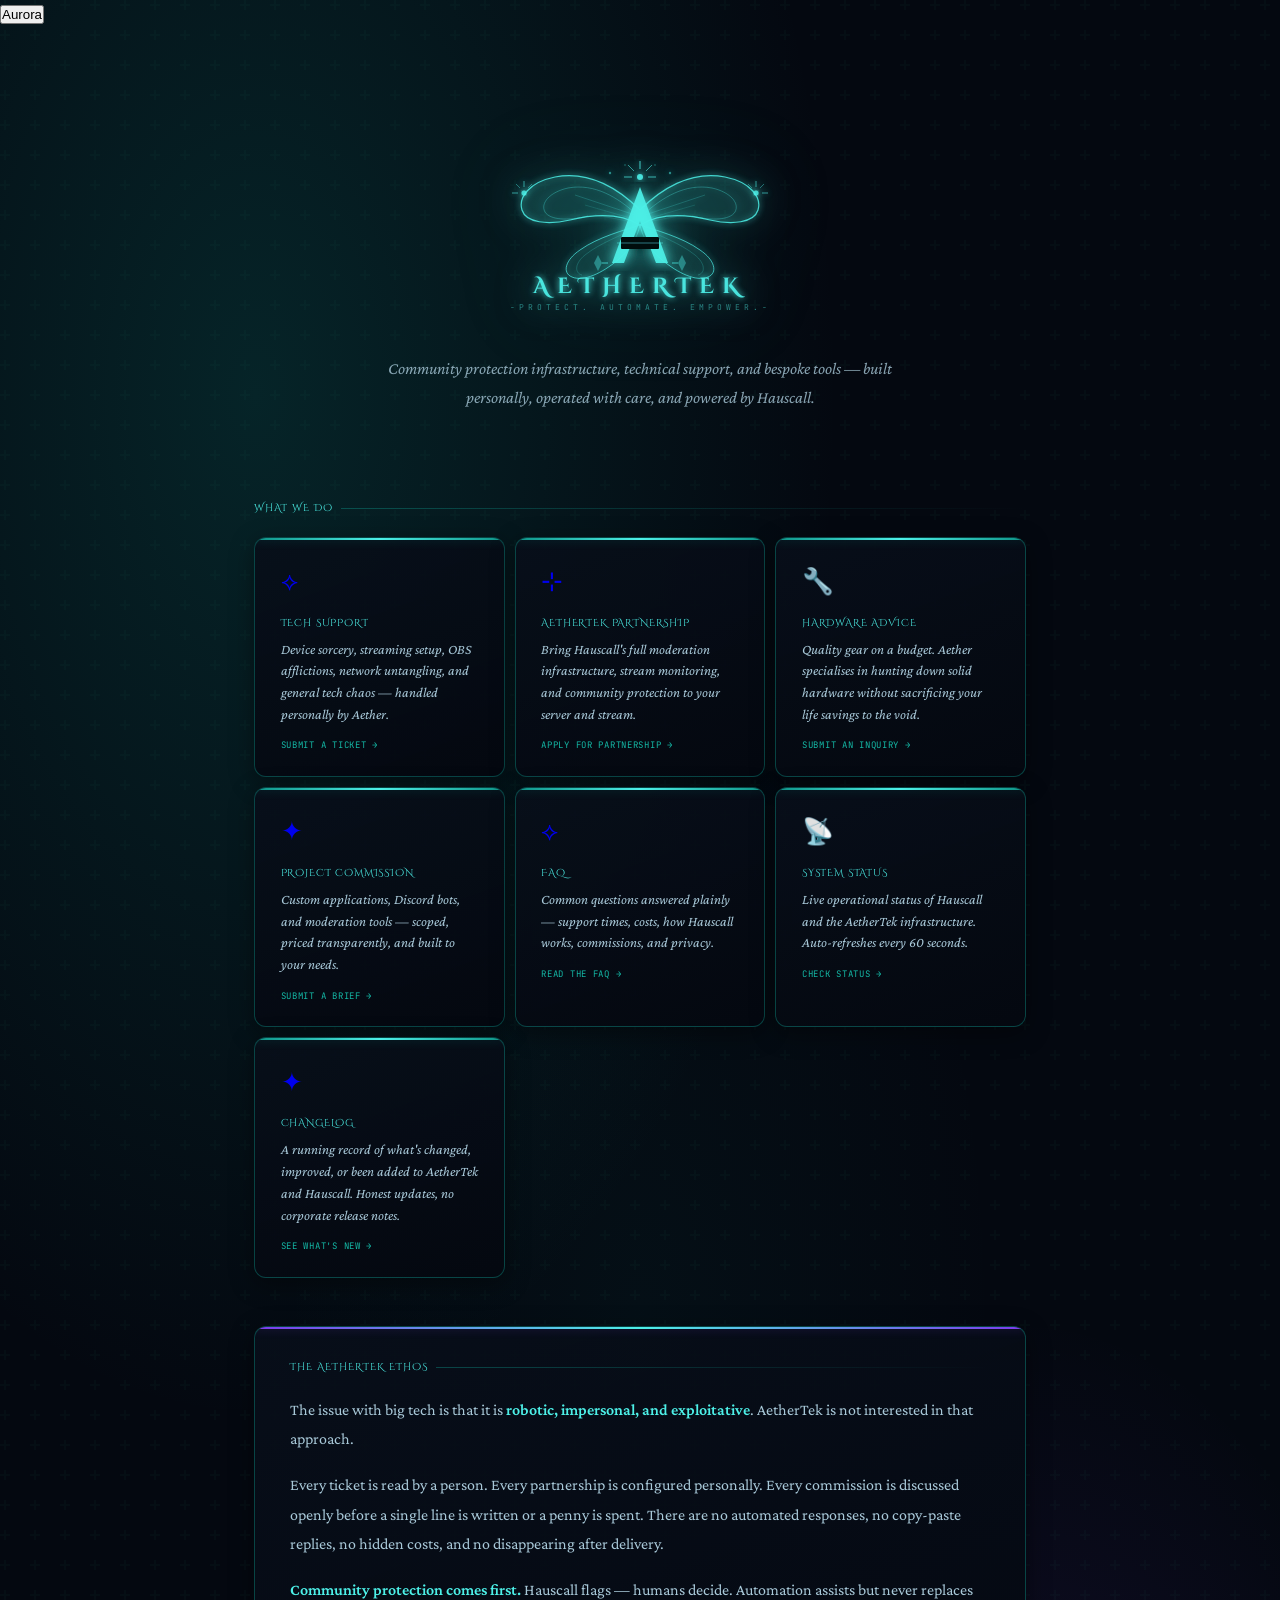
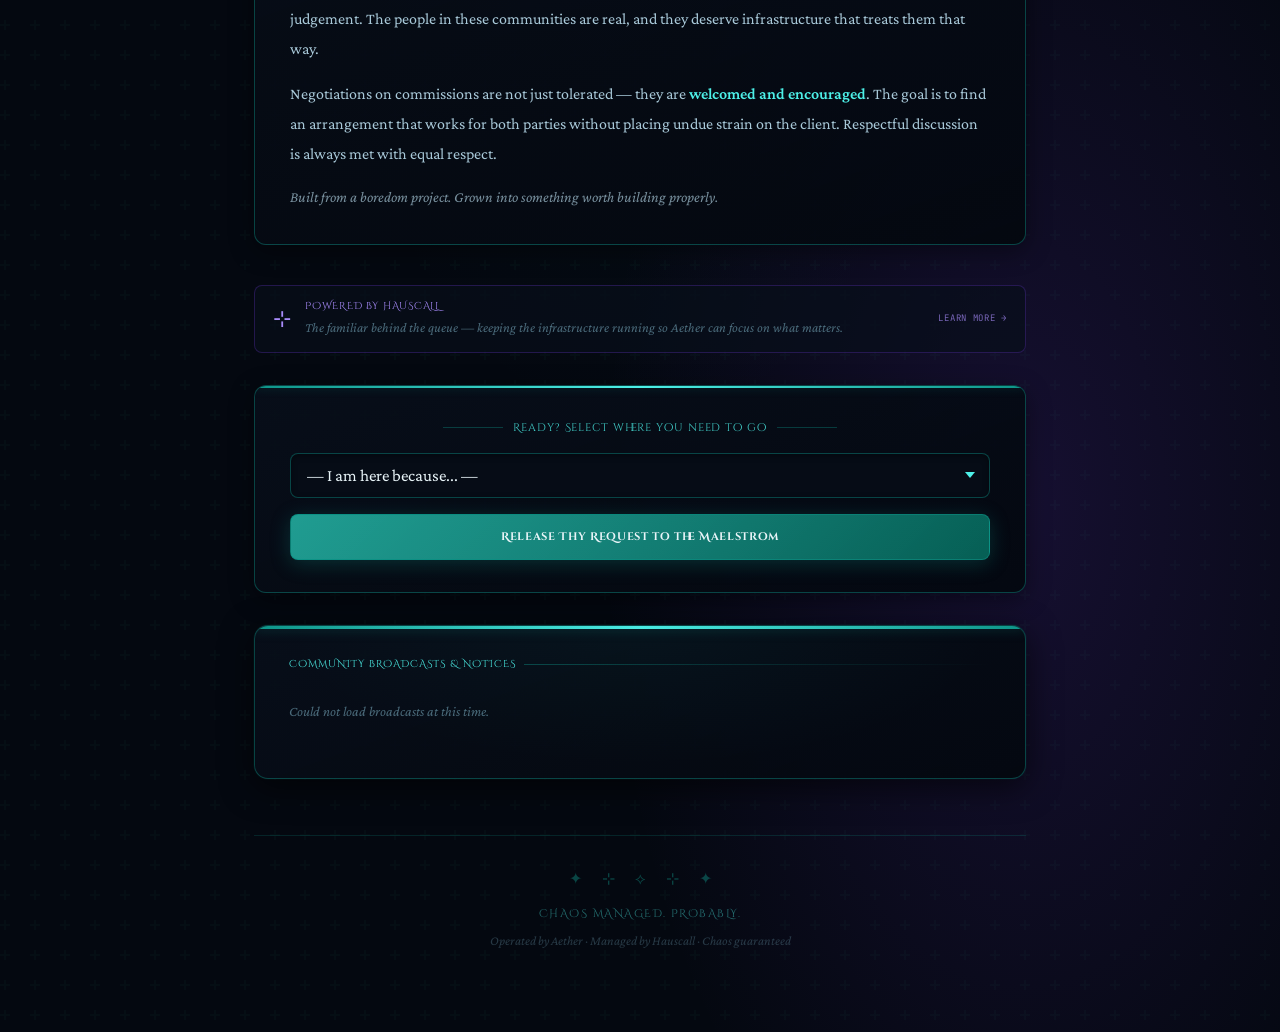
==== index.html @ 684d9cae "Add files via upload" ====
<!DOCTYPE html>
<html lang="en">
<head>
<meta charset="UTF-8">
<meta name="viewport" content="width=device-width, initial-scale=1.0">
<title>AetherhausStudios — AetherTek Support</title>
<style>
  @import url('https://fonts.googleapis.com/css2?family=Cinzel+Decorative:wght@400;700&family=Crimson+Pro:ital,wght@0,400;0,600;1,400&family=JetBrains+Mono:wght@400;500&display=swap');
  *,*::before,*::after{box-sizing:border-box;margin:0;padding:0;}
  :root{
    --bg:#040810;--surface:rgba(8,15,26,0.92);--surface-raised:rgba(13,24,37,0.9);
    --parchment:#e8f4f8;--parchment-dim:#a8c8d8;--parchment-muted:#4a6a7a;
    --teal:#0d9488;--teal-light:#4df0e8;--teal-mid:#14b8a6;
    --purple:#7c3aed;--purple-light:#a78bfa;
    --gold:#c4962a;--gold-light:#f0d48a;
    --ember:#ef4444;
    --border:rgba(13,148,136,0.2);--border-strong:rgba(13,148,136,0.42);
  }
  html{background:var(--bg);}
  body{
    background-color:var(--bg);
    background-image:
      radial-gradient(ellipse 70% 60% at 20% 15%,rgba(13,148,136,0.2) 0%,transparent 65%),
      radial-gradient(ellipse 55% 50% at 80% 80%,rgba(124,58,237,0.15) 0%,transparent 60%),
      radial-gradient(ellipse 40% 40% at 50% 50%,rgba(13,148,136,0.05) 0%,transparent 70%),
      url("data:image/svg+xml,%3Csvg width='60' height='60' viewBox='0 0 60 60' xmlns='http://www.w3.org/2000/svg'%3E%3Cg fill='none'%3E%3Cg fill='%230d9488' fill-opacity='0.04'%3E%3Cpath d='M36 34v-4h-2v4h-4v2h4v4h2v-4h4v-2h-4zm0-30V0h-2v4h-4v2h4v4h2V6h4V4h-4zM6 34v-4H4v4H0v2h4v4h2v-4h4v-2H6zM6 4V0H4v4H0v2h4v4h2V6h4V4H6z'/%3E%3C/g%3E%3C/g%3E%3C/svg%3E");
    color:var(--parchment);
    font-family:'Crimson Pro',Georgia,serif;
    font-size:17px;line-height:1.7;min-height:100vh;
  }
  .page{max-width:820px;margin:0 auto;padding:3rem 1.5rem 5rem;}

  /* ── HERO ── */
  .hero{text-align:center;padding:3rem 0 2.5rem;position:relative;}

  /* ── SVG LOGO ── */
  .logo-wrap{margin-bottom:1.8rem;display:flex;justify-content:center;}
  .logo-svg{filter:drop-shadow(0 0 18px rgba(77,240,232,0.5)) drop-shadow(0 0 40px rgba(13,148,136,0.3));}

  .hero-tagline{
    font-family:'Cinzel Decorative',serif;font-size:0.65rem;
    letter-spacing:0.18em;text-transform:uppercase;
    color:var(--parchment-dim);opacity:0.6;margin-top:0.3rem;
  }
  .hero-desc{
    font-family:'Crimson Pro',serif;font-style:italic;
    font-size:1.05rem;color:var(--parchment-dim);
    max-width:520px;margin:1.4rem auto 0;line-height:1.75;opacity:0.8;
  }

  /* ── SECTION LABEL ── */
  .section-label{
    font-family:'Cinzel Decorative',serif;font-size:0.62rem;font-weight:400;
    letter-spacing:0.1em;text-transform:uppercase;color:var(--teal-light);
    margin-bottom:1.2rem;display:flex;align-items:center;gap:8px;
  }
  .section-label::after{content:'';flex:1;height:1px;background:linear-gradient(90deg,var(--border-strong),transparent);}

  /* ── WHAT WE DO ── */
  .services{margin:3rem 0;}
  .service-grid{display:grid;grid-template-columns:1fr 1fr 1fr;gap:10px;}
  .service-card{
    background:linear-gradient(160deg,var(--surface) 0%,rgba(4,8,16,0.98) 100%);
    border:1px solid var(--border-strong);border-radius:12px;
    padding:1.4rem 1.6rem;position:relative;overflow:hidden;
    text-decoration:none;display:block;
    transition:all 0.22s;
    box-shadow:0 6px 24px rgba(0,0,0,0.4),inset 0 1px 0 rgba(255,255,255,0.03);
  }
  .service-card::before{
    content:'';position:absolute;top:0;left:0;right:0;height:2px;
    background:linear-gradient(90deg,var(--teal),var(--teal-light),var(--teal));
    box-shadow:0 0 10px rgba(13,148,136,0.4);
  }
  .service-card:hover{
    border-color:var(--teal-light);transform:translateY(-2px);
    box-shadow:0 10px 32px rgba(13,148,136,0.18),inset 0 1px 0 rgba(255,255,255,0.04);
  }
  .service-glyph{font-size:1.6rem;display:block;margin-bottom:0.7rem;}
  .service-name{
    font-family:'Cinzel Decorative',serif;font-size:0.65rem;
    letter-spacing:0.08em;text-transform:uppercase;
    color:var(--teal-light);margin-bottom:0.4rem;
  }
  .service-desc{
    font-family:'Crimson Pro',serif;font-style:italic;
    font-size:14px;color:var(--parchment-dim);line-height:1.55;
  }
  .service-link{
    font-family:'JetBrains Mono',monospace;font-size:9px;
    letter-spacing:0.08em;text-transform:uppercase;
    color:var(--teal-mid);margin-top:0.8rem;display:block;
    transition:color 0.2s;
  }
  .service-card:hover .service-link{color:var(--teal-light);}

  /* ── PHILOSOPHY ── */
  .philosophy{
    background:linear-gradient(160deg,var(--surface) 0%,rgba(4,8,16,0.98) 100%);
    border:1px solid var(--border-strong);border-radius:12px;
    padding:2rem 2.2rem;margin:2.5rem 0;position:relative;overflow:hidden;
    box-shadow:0 6px 24px rgba(0,0,0,0.4),inset 0 1px 0 rgba(255,255,255,0.03);
  }
  .philosophy::before{
    content:'';position:absolute;top:0;left:0;right:0;height:2px;
    background:linear-gradient(90deg,var(--purple),var(--teal-light),var(--purple));
    box-shadow:0 0 10px rgba(124,58,237,0.4);
  }
  .philosophy-body{
    font-family:'Crimson Pro',serif;font-size:16px;
    color:var(--parchment-dim);line-height:1.85;
  }
  .philosophy-body p{margin-bottom:1rem;}
  .philosophy-body p:last-child{margin-bottom:0;}
  .philosophy-body strong{
    color:var(--teal-light);font-style:normal;
    font-weight:600;
  }

  /* ── HAUSCALL MENTION ── */
  .hauscall-strip{
    display:flex;align-items:center;gap:14px;
    background:rgba(8,15,26,0.7);border:1px solid rgba(124,58,237,0.25);
    border-radius:8px;padding:12px 18px;margin:2rem 0;
    text-decoration:none;transition:border-color 0.2s;
  }
  .hauscall-strip:hover{border-color:rgba(124,58,237,0.5);}
  .hauscall-glyph{font-size:1.4rem;color:var(--purple-light);flex-shrink:0;}
  .hauscall-text{flex:1;}
  .hauscall-name{
    font-family:'Cinzel Decorative',serif;font-size:0.62rem;
    letter-spacing:0.08em;text-transform:uppercase;
    color:var(--purple-light);margin-bottom:2px;
  }
  .hauscall-sub{
    font-family:'Crimson Pro',serif;font-style:italic;
    font-size:13.5px;color:var(--parchment-muted);
  }
  .hauscall-cta{
    font-family:'JetBrains Mono',monospace;font-size:9px;
    letter-spacing:0.08em;text-transform:uppercase;
    color:var(--purple-light);flex-shrink:0;opacity:0.7;
  }

  /* ── SERVICE SELECTOR ── */
  .selector-wrap{
    background:linear-gradient(160deg,var(--surface) 0%,rgba(4,8,16,0.98) 100%);
    border:1px solid var(--border-strong);border-radius:12px;
    padding:2rem 2.2rem;position:relative;overflow:hidden;
    box-shadow:0 6px 24px rgba(0,0,0,0.4);
  }
  .selector-wrap::before{
    content:'';position:absolute;top:0;left:0;right:0;height:2px;
    background:linear-gradient(90deg,var(--teal),var(--teal-light),var(--teal));
    box-shadow:0 0 10px rgba(13,148,136,0.4);
  }
  .selector-prompt{
    font-family:'Cinzel Decorative',serif;font-size:0.7rem;
    letter-spacing:0.08em;color:var(--teal-light);
    margin-bottom:1rem;display:flex;align-items:center;gap:10px;justify-content:center;
    opacity:0.85;
  }
  .selector-prompt::before,.selector-prompt::after{content:'';flex:1;max-width:60px;height:1px;background:var(--border-strong);}
  select{
    font-family:'Crimson Pro',serif;font-size:17px;
    padding:12px 40px 12px 16px;
    border:1px solid var(--border-strong);border-radius:8px;
    background:#060c16;color:var(--parchment);
    width:100%;margin-bottom:1rem;
    appearance:none;cursor:pointer;outline:none;
    background-image:url("data:image/svg+xml,%3Csvg width='10' height='6' viewBox='0 0 10 6' xmlns='http://www.w3.org/2000/svg'%3E%3Cpath d='M0 0l5 6 5-6z' fill='%234df0e8'/%3E%3C/svg%3E");
    background-repeat:no-repeat;background-position:right 14px center;
    transition:border-color 0.2s,box-shadow 0.2s;
    box-shadow:inset 0 2px 6px rgba(0,0,0,0.4);
  }
  select:focus{border-color:var(--teal-mid);box-shadow:0 0 0 3px rgba(13,148,136,0.18),inset 0 2px 6px rgba(0,0,0,0.4);}
  select option{background:#060c16;color:var(--parchment);}
  .go-btn{
    font-family:'Cinzel Decorative',serif;font-size:0.7rem;font-weight:700;
    letter-spacing:0.06em;padding:0.9rem 2rem;width:100%;
    background:linear-gradient(135deg,#0d9488,#0a7a70,#065f55);
    color:#e8f4f8;border:1px solid rgba(13,148,136,0.55);
    border-radius:8px;cursor:pointer;
    transition:all 0.2s;position:relative;overflow:hidden;
    box-shadow:0 4px 20px rgba(13,148,136,0.28);
  }
  .go-btn::after{content:'';position:absolute;inset:0;background:linear-gradient(135deg,rgba(255,255,255,0.08),transparent);pointer-events:none;}
  .go-btn:hover{background:linear-gradient(135deg,#14b8a6,#0d9488,#0a7a70);transform:translateY(-2px);box-shadow:0 8px 28px rgba(13,148,136,0.42);}
  .go-btn:active{transform:translateY(0);}

  /* ── FOOTER ── */
  .footer{text-align:center;margin-top:3.5rem;padding-top:1.8rem;border-top:1px solid var(--border);}
  .footer-runes{display:flex;justify-content:center;gap:20px;font-size:16px;color:var(--teal-mid);opacity:0.35;margin-bottom:0.8rem;}
  .footer-slogan{font-family:'Cinzel Decorative',serif;font-size:0.68rem;letter-spacing:0.14em;text-transform:uppercase;color:var(--teal-light);opacity:0.45;margin-bottom:0.4rem;}
  .footer-note{font-family:'Crimson Pro',serif;font-style:italic;font-size:13px;color:var(--parchment-muted);opacity:0.5;}

  /* ── FORM PANEL ── */
  .form-section{
    background:linear-gradient(160deg,var(--surface) 0%,rgba(4,8,16,0.98) 100%);
    border:1px solid var(--border-strong);
    border-radius:14px;
    padding:1.9rem 2.1rem;
    margin-bottom:1.4rem;
    position:relative;overflow:hidden;
    box-shadow:0 8px 32px rgba(0,0,0,0.6),0 0 0 1px rgba(13,148,136,0.06),inset 0 1px 0 rgba(255,255,255,0.03);
  }
  .form-section::before{
    content:'';position:absolute;top:0;left:0;right:0;height:3px;
    background:linear-gradient(90deg,var(--teal),var(--teal-light),var(--teal));
    box-shadow:0 0 12px rgba(13,148,136,0.5);
  }
  .form-section::after{
    content:'';position:absolute;top:0;left:0;right:0;bottom:0;
    background:radial-gradient(ellipse at 50% 0%,rgba(13,148,136,0.06) 0%,transparent 65%);
    pointer-events:none;
  }

  /* ── NEWS FEED ── */
  .nf-item{
    border-radius:9px;padding:1rem 1.2rem;margin-bottom:10px;position:relative;
    border:1px solid rgba(13,148,136,0.35);background:rgba(13,148,136,0.08);
  }
  .nf-item.urgency-warning{border-color:rgba(196,150,42,0.45);background:rgba(196,150,42,0.09);}
  .nf-item.urgency-critical{border-color:rgba(196,74,42,0.45);background:rgba(196,74,42,0.09);}
  .nf-meta{display:flex;align-items:center;gap:8px;margin-bottom:8px;flex-wrap:wrap;}
  .nf-badge{
    font-family:'JetBrains Mono',monospace;font-size:9px;text-transform:uppercase;
    letter-spacing:0.08em;padding:2px 8px;background:rgba(0,0,0,0.25);border-radius:3px;
    color:var(--teal-light);
  }
  .nf-item.urgency-warning .nf-badge{color:var(--gold-light);}
  .nf-item.urgency-critical .nf-badge{color:#f0a898;}
  .nf-repost-tag{
    font-family:'JetBrains Mono',monospace;font-size:9px;text-transform:uppercase;
    letter-spacing:0.06em;padding:2px 6px;background:rgba(0,0,0,0.2);border-radius:3px;
    color:var(--parchment-muted);
  }
  .nf-date{font-family:'JetBrains Mono',monospace;font-size:9px;color:var(--parchment-muted);margin-left:auto;}
  .nf-body{font-family:'Crimson Pro',serif;font-size:15px;color:var(--parchment-dim);line-height:1.7;}
  .nf-body p{margin:0 0 4px;}
  .nf-body .nf-indent{padding-left:12px;color:var(--parchment-muted);}
  .nf-body strong{color:var(--parchment);}
  .nf-empty{font-family:'Crimson Pro',serif;font-style:italic;font-size:14px;color:var(--parchment-muted);padding:8px 0;}
  .nf-pager{display:flex;gap:8px;align-items:center;justify-content:center;margin-top:1rem;}
  .nf-pager-btn{
    font-family:'JetBrains Mono',monospace;font-size:10px;text-transform:uppercase;letter-spacing:0.06em;
    padding:4px 12px;border:1px solid var(--border-strong);border-radius:4px;
    background:transparent;color:var(--parchment-dim);cursor:pointer;transition:border-color 0.15s,color 0.15s;
  }
  .nf-pager-btn:hover:not(:disabled){border-color:var(--teal-light);color:var(--teal-light);}
  .nf-pager-btn:disabled{opacity:0.3;cursor:not-allowed;}
  .nf-pager-info{font-family:'JetBrains Mono',monospace;font-size:10px;color:var(--parchment-muted);}

  @media(max-width:720px){
    .service-grid{grid-template-columns:1fr 1fr;}
  }
  @media(max-width:480px){
    .service-grid{grid-template-columns:1fr;}
    .hauscall-strip{flex-wrap:wrap;}
    .form-section{padding:1.4rem 1.2rem;}
  }
</style>
<script>
  // Apply aurora to html element before render — no flash
  if (localStorage.getItem('aurora') !== 'off') {
    document.documentElement.classList.add('aurora-on');
  }
</script>
</head>
<body>
<div id="aurora-layer" aria-hidden="true"><div class="a1"></div><div class="a2"></div><div class="a3"></div></div>
<button class="aurora-toggle" onclick="toggleAurora()" id="aurora-toggle-btn">
  <span class="aurora-toggle-dot"></span>
  <span id="aurora-toggle-label">Aurora</span>
</button>
<div class="page">

  <!-- ── HERO ── -->
  <div class="hero">

    <!-- SVG LOGO -->
    <div class="logo-wrap">
      <svg class="logo-svg" width="320" height="200" viewBox="0 0 320 200" xmlns="http://www.w3.org/2000/svg">
        <defs>
          <filter id="glow">
            <feGaussianBlur stdDeviation="3" result="blur"/>
            <feMerge><feMergeNode in="blur"/><feMergeNode in="SourceGraphic"/></feMerge>
          </filter>
          <filter id="glow-strong">
            <feGaussianBlur stdDeviation="6" result="blur"/>
            <feMerge><feMergeNode in="blur"/><feMergeNode in="SourceGraphic"/></feMerge>
          </filter>
        </defs>

        <!-- LEFT WING -->
        <g fill="none" stroke="#4df0e8" filter="url(#glow)">
          <!-- Outer upper wing -->
          <path d="M160,85 C140,65 110,45 75,52 C50,57 38,72 42,85 C46,98 68,100 90,95 C115,89 140,88 160,100"
            stroke-width="1.2" stroke-opacity="0.85" fill="rgba(77,240,232,0.06)"/>
          <!-- Inner upper wing detail -->
          <path d="M155,88 C138,73 115,58 88,63 C70,67 60,78 65,87 C70,95 88,96 108,91"
            stroke-width="0.7" stroke-opacity="0.45"/>
          <!-- Wing veins -->
          <line x1="155" y1="90" x2="95" y2="70" stroke-width="0.6" stroke-opacity="0.35"/>
          <line x1="150" y1="93" x2="105" y2="80" stroke-width="0.5" stroke-opacity="0.3"/>
          <line x1="148" y1="96" x2="115" y2="90" stroke-width="0.5" stroke-opacity="0.25"/>
          <!-- Lower wing -->
          <path d="M160,100 C145,105 118,112 100,125 C85,135 82,148 92,152 C104,157 122,148 138,135 C152,123 158,110 160,100"
            stroke-width="1" stroke-opacity="0.7" fill="rgba(77,240,232,0.04)"/>
          <!-- Lower wing detail -->
          <path d="M155,104 C142,110 120,118 105,130 C95,138 94,148 102,150"
            stroke-width="0.6" stroke-opacity="0.35"/>
          <!-- Wing tip sparkle left upper -->
          <circle cx="44" cy="68" r="2.5" fill="#4df0e8" fill-opacity="0.8" stroke="none" filter="url(#glow)"/>
          <line x1="44" y1="62" x2="44" y2="56" stroke-width="1" stroke-opacity="0.6"/>
          <line x1="38" y1="68" x2="32" y2="68" stroke-width="1" stroke-opacity="0.6"/>
          <line x1="40" y1="63" x2="36" y2="59" stroke-width="0.8" stroke-opacity="0.5"/>
          <line x1="48" y1="63" x2="52" y2="59" stroke-width="0.8" stroke-opacity="0.5"/>
        </g>

        <!-- RIGHT WING (mirrored) -->
        <g fill="none" stroke="#4df0e8" filter="url(#glow)">
          <!-- Outer upper wing -->
          <path d="M160,85 C180,65 210,45 245,52 C270,57 282,72 278,85 C274,98 252,100 230,95 C205,89 180,88 160,100"
            stroke-width="1.2" stroke-opacity="0.85" fill="rgba(77,240,232,0.06)"/>
          <!-- Inner upper wing detail -->
          <path d="M165,88 C182,73 205,58 232,63 C250,67 260,78 255,87 C250,95 232,96 212,91"
            stroke-width="0.7" stroke-opacity="0.45"/>
          <!-- Wing veins -->
          <line x1="165" y1="90" x2="225" y2="70" stroke-width="0.6" stroke-opacity="0.35"/>
          <line x1="170" y1="93" x2="215" y2="80" stroke-width="0.5" stroke-opacity="0.3"/>
          <line x1="172" y1="96" x2="205" y2="90" stroke-width="0.5" stroke-opacity="0.25"/>
          <!-- Lower wing -->
          <path d="M160,100 C175,105 202,112 220,125 C235,135 238,148 228,152 C216,157 198,148 182,135 C168,123 162,110 160,100"
            stroke-width="1" stroke-opacity="0.7" fill="rgba(77,240,232,0.04)"/>
          <!-- Lower wing detail -->
          <path d="M165,104 C178,110 200,118 215,130 C225,138 226,148 218,150"
            stroke-width="0.6" stroke-opacity="0.35"/>
          <!-- Wing tip sparkle right upper -->
          <circle cx="276" cy="68" r="2.5" fill="#4df0e8" fill-opacity="0.8" stroke="none" filter="url(#glow)"/>
          <line x1="276" y1="62" x2="276" y2="56" stroke-width="1" stroke-opacity="0.6"/>
          <line x1="282" y1="68" x2="288" y2="68" stroke-width="1" stroke-opacity="0.6"/>
          <line x1="272" y1="63" x2="268" y2="59" stroke-width="0.8" stroke-opacity="0.5"/>
          <line x1="280" y1="63" x2="284" y2="59" stroke-width="0.8" stroke-opacity="0.5"/>
        </g>

        <!-- TOP SPARKLE -->
        <g stroke="#4df0e8" stroke-opacity="0.7" filter="url(#glow)">
          <circle cx="160" cy="52" r="3" fill="#4df0e8" fill-opacity="0.9" stroke="none"/>
          <line x1="160" y1="44" x2="160" y2="36" stroke-width="1.2"/>
          <line x1="152" y1="52" x2="144" y2="52" stroke-width="1"/>
          <line x1="168" y1="52" x2="176" y2="52" stroke-width="1"/>
          <line x1="154" y1="46" x2="148" y2="40" stroke-width="0.8"/>
          <line x1="166" y1="46" x2="172" y2="40" stroke-width="0.8"/>
          <!-- Small accent stars -->
          <circle cx="130" cy="48" r="1.2" fill="#4df0e8" fill-opacity="0.5" stroke="none"/>
          <circle cx="190" cy="48" r="1.2" fill="#4df0e8" fill-opacity="0.5" stroke="none"/>
          <circle cx="145" cy="40" r="0.8" fill="#4df0e8" fill-opacity="0.4" stroke="none"/>
          <circle cx="175" cy="40" r="0.8" fill="#4df0e8" fill-opacity="0.4" stroke="none"/>
        </g>

        <!-- A LETTERFORM -->
        <g filter="url(#glow-strong)">
          <!-- A body -->
          <path d="M160,62 L132,138 L144,138 L160,96 L176,138 L188,138 Z"
            fill="#4df0e8" fill-opacity="0.92"/>
          <!-- Crossbar cutout -->
          <rect x="141" y="112" width="38" height="12" fill="#040810" rx="1"/>
          <!-- Crossbar glow line -->
          <line x1="137" y1="118" x2="183" y2="118" stroke="#4df0e8" stroke-width="1" stroke-opacity="0.5"/>
          <!-- Side decorative lines on A -->
          <line x1="128" y1="138" x2="122" y2="138" stroke="#4df0e8" stroke-width="1.5" stroke-opacity="0.5"/>
          <line x1="192" y1="138" x2="198" y2="138" stroke="#4df0e8" stroke-width="1.5" stroke-opacity="0.5"/>
        </g>

        <!-- DIAMOND ACCENTS flanking A base -->
        <g fill="#4df0e8" fill-opacity="0.4">
          <polygon points="118,130 122,138 118,146 114,138"/>
          <polygon points="202,130 206,138 202,146 198,138"/>
        </g>

        <!-- WORDMARK -->
        <text x="160" y="168"
          text-anchor="middle"
          font-family="Cinzel Decorative, serif"
          font-size="22" font-weight="700"
          fill="#4df0e8" fill-opacity="0.92"
          letter-spacing="8"
          filter="url(#glow)">AETHERTEK</text>

        <!-- TAGLINE -->
        <text x="160" y="185"
          text-anchor="middle"
          font-family="JetBrains Mono, monospace"
          font-size="8"
          fill="#4df0e8" fill-opacity="0.5"
          letter-spacing="4">-PROTECT. AUTOMATE. EMPOWER.-</text>
      </svg>
    </div>

    <p class="hero-desc">Community protection infrastructure, technical support, and bespoke tools — built personally, operated with care, and powered by Hauscall.</p>
  </div>

  <!-- ── WHAT WE DO ── -->
  <div class="services">
    <div class="section-label">What We Do</div>
    <div class="service-grid">

      <a class="service-card" href="ticket.html">
        <span class="service-glyph">⟡</span>
        <div class="service-name">Tech Support</div>
        <div class="service-desc">Device sorcery, streaming setup, OBS afflictions, network untangling, and general tech chaos — handled personally by Aether.</div>
        <span class="service-link">Submit a ticket →</span>
      </a>

      <a class="service-card" href="partnership.html">
        <span class="service-glyph">⊹</span>
        <div class="service-name">AetherTek Partnership</div>
        <div class="service-desc">Bring Hauscall's full moderation infrastructure, stream monitoring, and community protection to your server and stream.</div>
        <span class="service-link">Apply for partnership →</span>
      </a>

      <a class="service-card" href="hardware.html">
        <span class="service-glyph">🔧</span>
        <div class="service-name">Hardware Advice</div>
        <div class="service-desc">Quality gear on a budget. Aether specialises in hunting down solid hardware without sacrificing your life savings to the void.</div>
        <span class="service-link">Submit an inquiry →</span>
      </a>

      <a class="service-card" href="commission.html">
        <span class="service-glyph">✦</span>
        <div class="service-name">Project Commission</div>
        <div class="service-desc">Custom applications, Discord bots, and moderation tools — scoped, priced transparently, and built to your needs.</div>
        <span class="service-link">Submit a brief →</span>
      </a>

      <a class="service-card" href="faq.html">
        <span class="service-glyph">⟡</span>
        <div class="service-name">FAQ</div>
        <div class="service-desc">Common questions answered plainly — support times, costs, how Hauscall works, commissions, and privacy.</div>
        <span class="service-link">Read the FAQ →</span>
      </a>

      <a class="service-card" href="status.html">
        <span class="service-glyph">📡</span>
        <div class="service-name">System Status</div>
        <div class="service-desc">Live operational status of Hauscall and the AetherTek infrastructure. Auto-refreshes every 60 seconds.</div>
        <span class="service-link">Check status →</span>
      </a>

      <a class="service-card" href="changelog.html">
        <span class="service-glyph">✦</span>
        <div class="service-name">Changelog</div>
        <div class="service-desc">A running record of what's changed, improved, or been added to AetherTek and Hauscall. Honest updates, no corporate release notes.</div>
        <span class="service-link">See what's new →</span>
      </a>


    </div>
  </div>

  <!-- ── PHILOSOPHY ── -->
  <div class="philosophy">
    <div class="section-label">The AetherTek Ethos</div>
    <div class="philosophy-body">
      <p>The issue with big tech is that it is <strong>robotic, impersonal, and exploitative</strong>. AetherTek is not interested in that approach.</p>
      <p>Every ticket is read by a person. Every partnership is configured personally. Every commission is discussed openly before a single line is written or a penny is spent. There are no automated responses, no copy-paste replies, no hidden costs, and no disappearing after delivery.</p>
      <p><strong>Community protection comes first.</strong> Hauscall flags — humans decide. Automation assists but never replaces judgement. The people in these communities are real, and they deserve infrastructure that treats them that way.</p>
      <p>Negotiations on commissions are not just tolerated — they are <strong>welcomed and encouraged</strong>. The goal is to find an arrangement that works for both parties without placing undue strain on the client. Respectful discussion is always met with equal respect.</p>
      <p style="font-style:italic;opacity:0.7;font-size:15px;">Built from a boredom project. Grown into something worth building properly.</p>
    </div>
  </div>

  <!-- ── HAUSCALL STRIP ── -->
  <a class="hauscall-strip" href="hauscall.html">
    <span class="hauscall-glyph">⊹</span>
    <div class="hauscall-text">
      <div class="hauscall-name">Powered by Hauscall</div>
      <div class="hauscall-sub">The familiar behind the queue — keeping the infrastructure running so Aether can focus on what matters.</div>
    </div>
    <span class="hauscall-cta">Learn more →</span>
  </a>

  <!-- ── SERVICE SELECTOR ── -->
  <div class="selector-wrap">
    <div class="selector-prompt">Ready? Select where you need to go</div>
    <select id="destination" aria-label="Select service">
      <option value="">— I am here because... —</option>
      <option value="ticket.html">I need Tech Support</option>
      <option value="hardware.html">I need Hardware Advice</option>
      <option value="report.html">I want to Report a Compromised Account</option>
      <option value="other.html">Other — Partnership or Commission</option>
      <option value="faq.html">I have a question — FAQ</option>
      <option value="status.html">I want to check system status</option>
      <option value="changelog.html">I want to see what's new — Changelog</option>
    </select>
    <button class="go-btn" onclick="proceed()">Release Thy Request to the Maelstrom</button>
  </div>

  <!-- ── FOOTER ── -->
  <!-- NEWS FEED -->
  <div class="form-section" id="newsfeed-section" style="margin-top:2rem;">
    <div class="section-label">Community Broadcasts &amp; Notices</div>
    <div id="newsfeed-items"><div class="nf-empty">Loading...</div></div>
    <div class="nf-pager" id="newsfeed-pagination"></div>
  </div>

  <div class="footer">
    <div class="footer-runes"><span>✦</span><span>⊹</span><span>⟡</span><span>⊹</span><span>✦</span></div>
    <p class="footer-slogan">Chaos Managed. Probably.</p>
    <p class="footer-note">Operated by Aether · Managed by Hauscall · Chaos guaranteed</p>
  </div>

</div>
<script>
  function proceed() {
    const dest = document.getElementById('destination').value;
    if (!dest) {
      const sel = document.getElementById('destination');
      sel.style.borderColor='#ef4444';
      sel.style.boxShadow='0 0 0 3px rgba(239,68,68,0.18)';
      setTimeout(()=>{sel.style.borderColor='';sel.style.boxShadow='';},1200);
      return;
    }
    window.location.href = dest;
  }
</script>
<script>
(function() {
  const FEED_URL    = 'https://hauscall-production.up.railway.app/newsfeed';
  const urgencyLabel = { info: '🌿 Notice', warning: '🕯 Alert', critical: '🔥 Urgent' };

  function fmt(iso) {
    return new Date(iso).toLocaleString('en-US', {
      timeZone: 'America/Chicago', month: 'short', day: 'numeric',
      year: 'numeric', hour: '2-digit', minute: '2-digit', hour12: true
    }) + ' CST';
  }

  function renderFeed(data) {
    const container = document.getElementById('newsfeed-items');
    const pager     = document.getElementById('newsfeed-pagination');

    if (!data.items || !data.items.length) {
      container.innerHTML = '<div class="nf-empty">No broadcasts yet.</div>';
      pager.innerHTML = '';
      return;
    }

    container.innerHTML = data.items.map(item => {
      const u        = item.urgency || 'info';
      const label    = urgencyLabel[u] || urgencyLabel.info;
      const isRepost = item.isRepost;
      const dateStr  = isRepost
        ? 'Originally posted ' + fmt(item.originalDate) + ' &nbsp;&middot;&nbsp; Reposted ' + fmt(item.publishedAt)
        : 'Posted ' + fmt(item.originalDate);

      const lines = item.message.split('\n').map(l => {
        if (!l.trim()) return '<br>';
        if (l.startsWith('—') || l.startsWith('-')) return '<div class="nf-indent">' + l + '</div>';
        if (/^\*\*.*\*\*$/.test(l.trim())) return '<strong>' + l.replace(/\*\*/g, '') + '</strong>';
        return '<p>' + l + '</p>';
      }).join('');

      return '<div class="nf-item urgency-' + u + '">' +
        '<div class="nf-meta">' +
          '<span class="nf-badge">' + label + '</span>' +
          (isRepost ? '<span class="nf-repost-tag">Repost</span>' : '') +
          '<span class="nf-date">' + dateStr + '</span>' +
        '</div>' +
        '<div class="nf-body">' + lines + '</div>' +
      '</div>';
    }).join('');

    if (data.pages > 1) {
      pager.innerHTML = '';
      const next = document.createElement('button');
      next.textContent = 'Newer →';
      next.className = 'nf-pager-btn';
      next.disabled = data.page <= 1;
      next.onclick = () => loadFeed(data.page - 1);
      const info = document.createElement('span');
      info.className = 'nf-pager-info';
      info.textContent = 'Page ' + data.page + ' of ' + data.pages;
      const prev = document.createElement('button');
      prev.textContent = '← Older';
      prev.className = 'nf-pager-btn';
      prev.disabled = data.page >= data.pages;
      prev.onclick = () => loadFeed(data.page + 1);
      pager.append(next, info, prev);
    } else {
      pager.innerHTML = '';
    }
  }

  function loadFeed(page) {
    page = page || 1;
    fetch(FEED_URL + '?page=' + page)
      .then(r => r.json())
      .then(renderFeed)
      .catch(() => {
        const c = document.getElementById('newsfeed-items');
        if (c) c.innerHTML = '<div class="nf-empty">Could not load broadcasts at this time.</div>';
      });
  }

  loadFeed(1);
})();
</script>
</body>
</html>
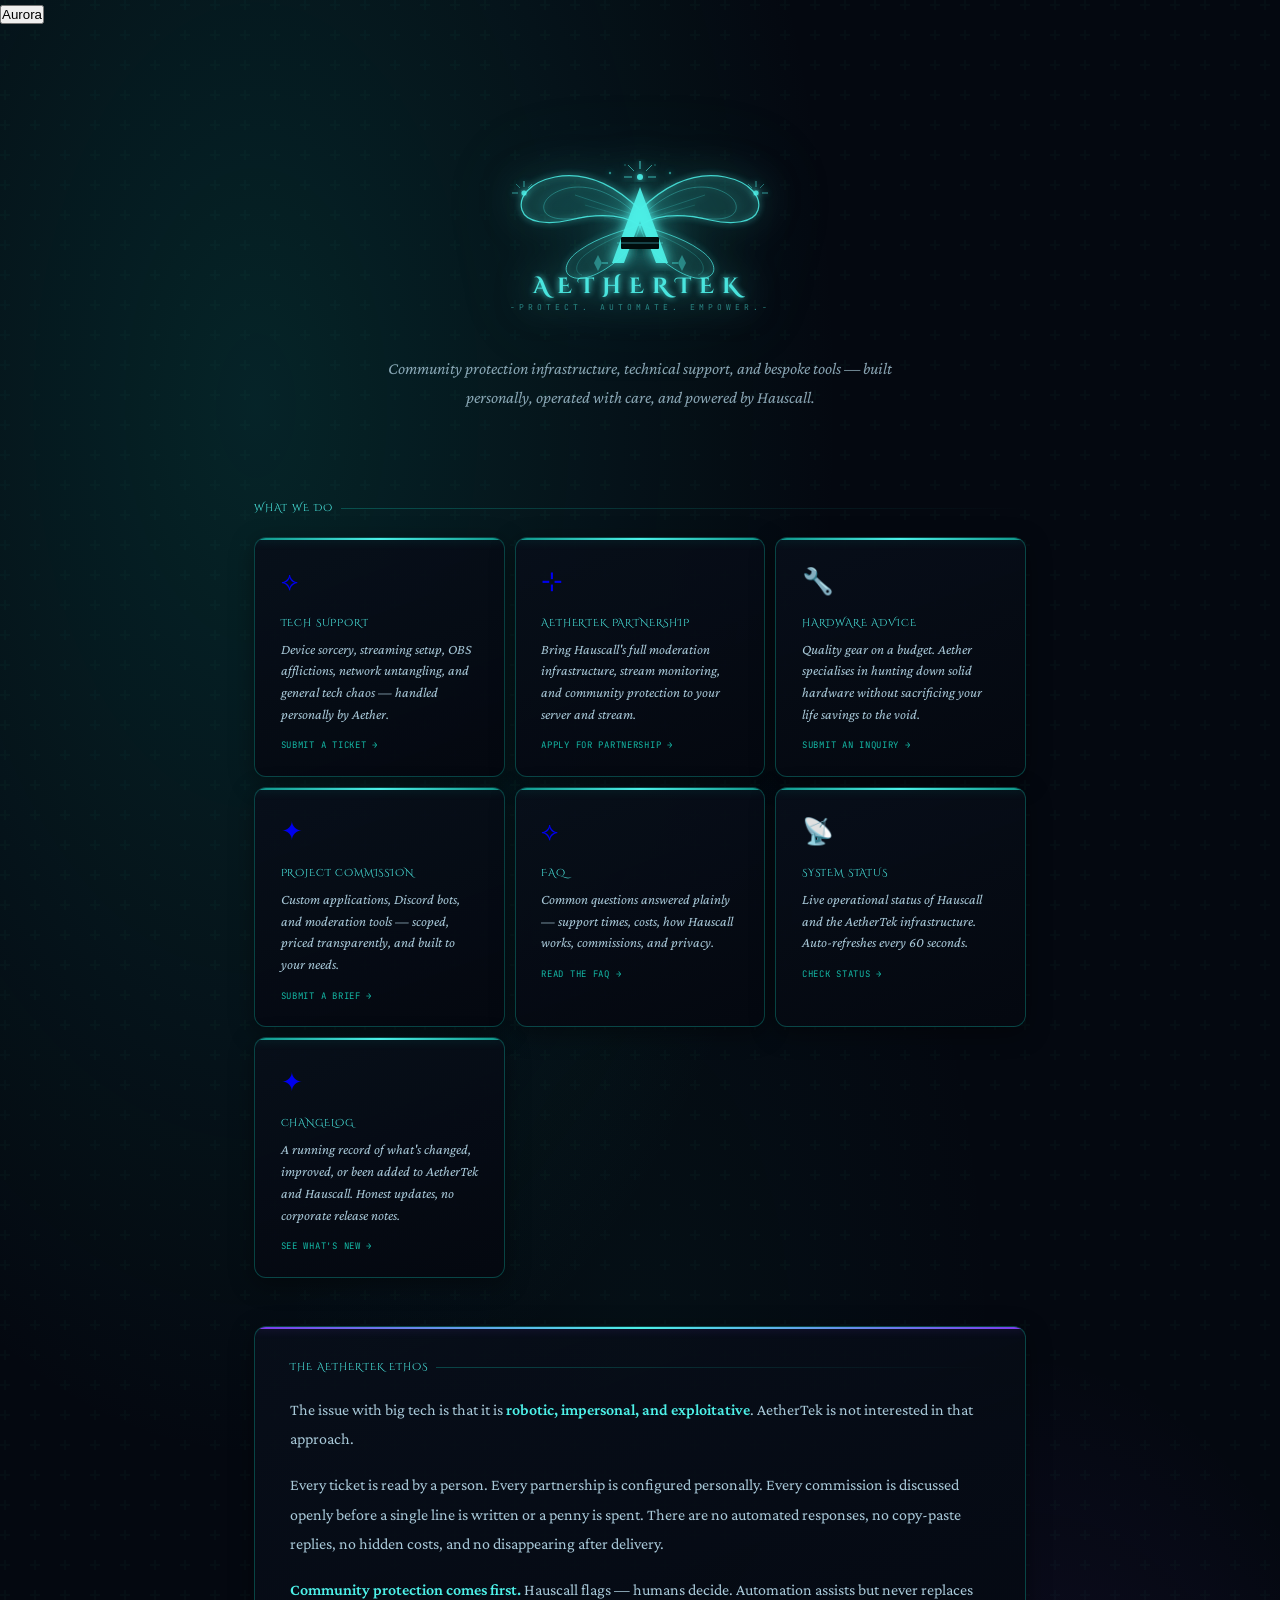
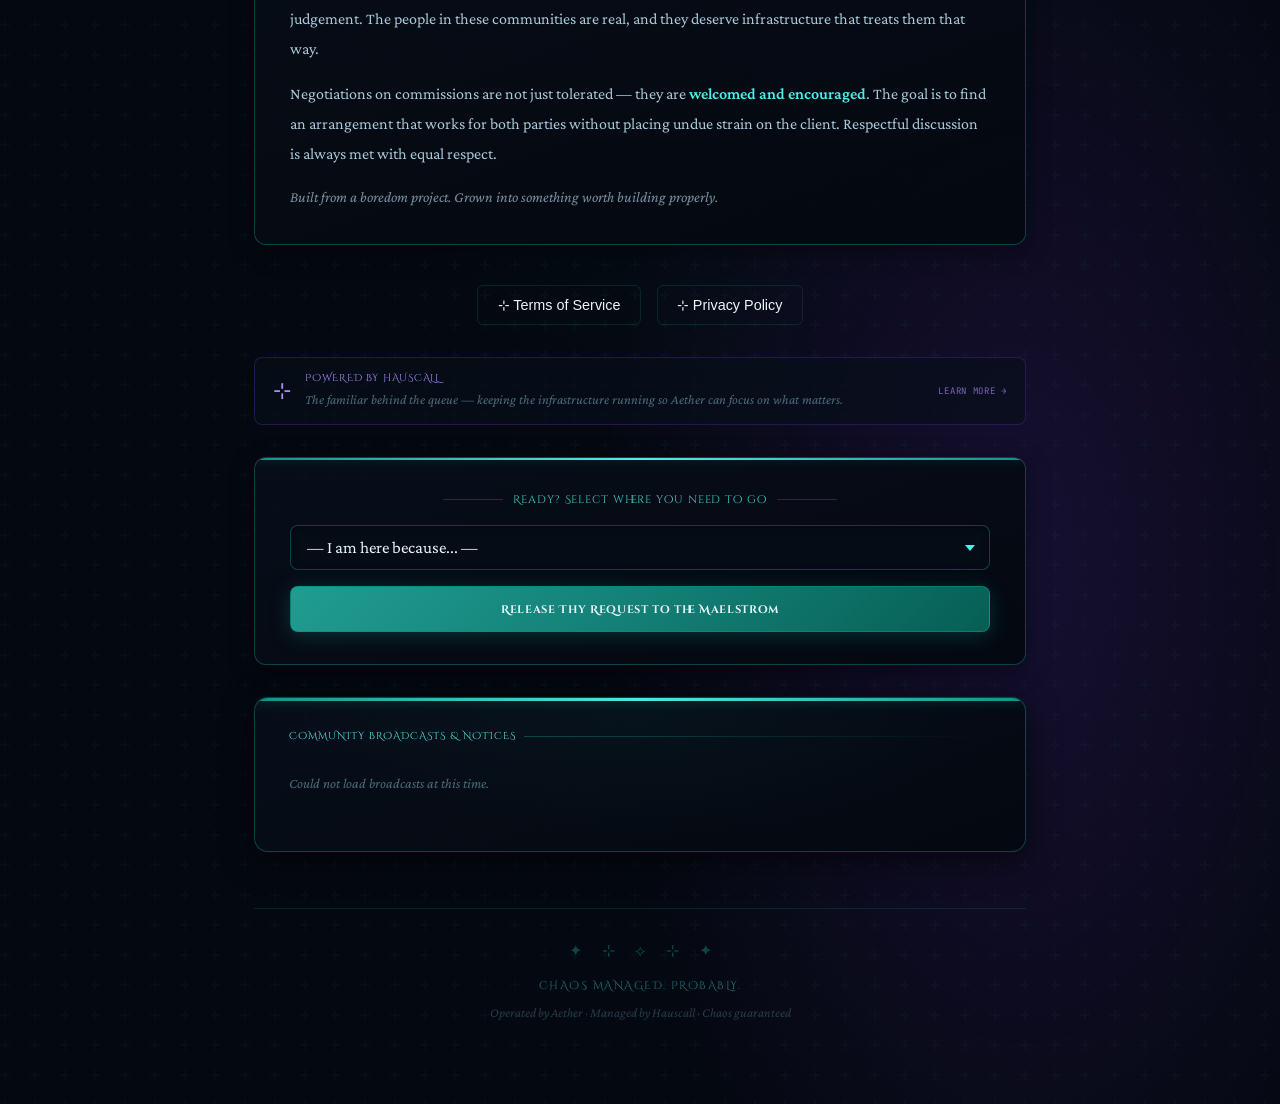
==== commit 4b4c8c9a: "Add files via upload" ====
--- a/index.html
+++ b/index.html
@@ -217,26 +217,43 @@
 
   /* ── NEWS FEED ── */
   .nf-item{
-    border-radius:9px;padding:1rem 1.2rem;margin-bottom:10px;position:relative;
+    border-radius:9px;padding:0;margin-bottom:10px;position:relative;
     border:1px solid rgba(13,148,136,0.35);background:rgba(13,148,136,0.08);
+    overflow:hidden;
   }
   .nf-item.urgency-warning{border-color:rgba(196,150,42,0.45);background:rgba(196,150,42,0.09);}
   .nf-item.urgency-critical{border-color:rgba(196,74,42,0.45);background:rgba(196,74,42,0.09);}
-  .nf-meta{display:flex;align-items:center;gap:8px;margin-bottom:8px;flex-wrap:wrap;}
+  .nf-header{
+    padding:1rem 1.2rem;display:flex;justify-content:space-between;align-items:center;flex-wrap:wrap;gap:12px;
+    transition:background 0.15s;
+  }
+  .nf-header:hover{background:rgba(0,0,0,0.15);}
+  .nf-meta{display:flex;align-items:center;gap:8px;flex:1;min-width:0;}
+  .nf-meta-right{display:flex;align-items:center;gap:12px;flex-shrink:0;}
   .nf-badge{
     font-family:'JetBrains Mono',monospace;font-size:9px;text-transform:uppercase;
     letter-spacing:0.08em;padding:2px 8px;background:rgba(0,0,0,0.25);border-radius:3px;
-    color:var(--teal-light);
+    color:var(--teal-light);flex-shrink:0;
   }
   .nf-item.urgency-warning .nf-badge{color:var(--gold-light);}
   .nf-item.urgency-critical .nf-badge{color:#f0a898;}
-  .nf-repost-tag{
-    font-family:'JetBrains Mono',monospace;font-size:9px;text-transform:uppercase;
-    letter-spacing:0.06em;padding:2px 6px;background:rgba(0,0,0,0.2);border-radius:3px;
-    color:var(--parchment-muted);
-  }
-  .nf-date{font-family:'JetBrains Mono',monospace;font-size:9px;color:var(--parchment-muted);margin-left:auto;}
-  .nf-body{font-family:'Crimson Pro',serif;font-size:15px;color:var(--parchment-dim);line-height:1.7;}
+  .nf-title{
+    font-family:'Crimson Pro',serif;font-size:16px;color:var(--parchment);
+    font-weight:600;flex:1;min-width:0;overflow:hidden;text-overflow:ellipsis;white-space:nowrap;
+  }
+  .nf-id{
+    font-family:'JetBrains Mono',monospace;font-size:9px;color:var(--parchment-muted);
+    text-transform:uppercase;letter-spacing:0.05em;
+  }
+  .nf-date{
+    font-family:'JetBrains Mono',monospace;font-size:9px;color:var(--parchment-muted);
+  }
+  .nf-body{
+    font-family:'Crimson Pro',serif;font-size:15px;color:var(--parchment-dim);line-height:1.7;
+    padding:0 1.2rem 1rem;border-top:1px solid rgba(0,0,0,0.2);margin-top:0;
+    max-height:400px;overflow-y:auto;
+  }
+  .nf-body.nf-hidden{display:none;}
   .nf-body p{margin:0 0 4px;}
   .nf-body .nf-indent{padding-left:12px;color:var(--parchment-muted);}
   .nf-body strong{color:var(--parchment);}
@@ -471,6 +488,12 @@
     </div>
   </div>
 
+  <!-- ── HAUSCALL POLICIES ── -->
+  <div style="display: flex; gap: 1rem; margin-bottom: 1rem; justify-content: center;">
+    <button onclick="document.getElementById('tos-modal').style.display='flex';" style="background: none; border: 1px solid var(--border); color: var(--amethyst-mid); padding: 0.7rem 1.2rem; border-radius: 6px; cursor: pointer; font-size: 0.9rem; transition: all 0.2s;">⊹ Terms of Service</button>
+    <button onclick="document.getElementById('privacy-modal').style.display='flex';" style="background: none; border: 1px solid var(--border); color: var(--amethyst-mid); padding: 0.7rem 1.2rem; border-radius: 6px; cursor: pointer; font-size: 0.9rem; transition: all 0.2s;">⊹ Privacy Policy</button>
+  </div>
+
   <!-- ── HAUSCALL STRIP ── -->
   <a class="hauscall-strip" href="hauscall.html">
     <span class="hauscall-glyph">⊹</span>
@@ -547,14 +570,21 @@
       return;
     }
 
-    container.innerHTML = data.items.map(item => {
+    container.innerHTML = data.items.map((item, idx) => {
       const u        = item.urgency || 'info';
       const label    = urgencyLabel[u] || urgencyLabel.info;
       const isRepost = item.isRepost;
       const dateStr  = isRepost
-        ? 'Originally posted ' + fmt(item.originalDate) + ' &nbsp;&middot;&nbsp; Reposted ' + fmt(item.publishedAt)
-        : 'Posted ' + fmt(item.originalDate);
-
+        ? 'Reposted ' + fmt(item.publishedAt)
+        : fmt(item.originalDate);
+      
+      // Extract title from first line of message
+      const firstLine = item.message.split('\n')[0];
+      const title = firstLine.replace(/^[⚠️🌿🔥]+\s*\*?\*?/, '').replace(/\*?\*?$/, '').trim();
+
+      const itemId = 'nf-item-' + idx;
+      
+      // Full message body rendering
       const lines = item.message.split('\n').map(l => {
         if (!l.trim()) return '<br>';
         if (l.startsWith('—') || l.startsWith('-')) return '<div class="nf-indent">' + l + '</div>';
@@ -562,13 +592,18 @@
         return '<p>' + l + '</p>';
       }).join('');
 
-      return '<div class="nf-item urgency-' + u + '">' +
-        '<div class="nf-meta">' +
-          '<span class="nf-badge">' + label + '</span>' +
-          (isRepost ? '<span class="nf-repost-tag">Repost</span>' : '') +
-          '<span class="nf-date">' + dateStr + '</span>' +
+      return '<div class="nf-item urgency-' + u + '" id="' + itemId + '">' +
+        '<div class="nf-header" onclick="document.getElementById(\'nf-body-' + idx + '\').classList.toggle(\'nf-hidden\'); event.target.closest(\'.nf-header\').classList.toggle(\'nf-expanded\');" style="cursor:pointer;user-select:none;">' +
+          '<div class="nf-meta">' +
+            '<span class="nf-badge">' + label + '</span>' +
+            '<span class="nf-title">' + title + '</span>' +
+          '</div>' +
+          '<div class="nf-meta-right">' +
+            '<span class="nf-id">' + item.broadcastId + '</span>' +
+            '<span class="nf-date">' + dateStr + '</span>' +
+          '</div>' +
         '</div>' +
-        '<div class="nf-body">' + lines + '</div>' +
+        '<div class="nf-body nf-hidden" id="nf-body-' + idx + '">' + lines + '</div>' +
       '</div>';
     }).join('');
 
@@ -608,4 +643,241 @@
 })();
 </script>
 </body>
-</html>+
+  <!-- ── HAUSCALL ToS & PRIVACY MODALS ── -->
+  <div id="hauscall-tos-modal" style="display:none;">
+    <div class="modal-overlay">
+      <div class="modal-content">
+        <div class="modal-header">
+          <h2>⊹ Hauscall Terms of Service</h2>
+          <button class="modal-close" onclick="document.getElementById('hauscall-tos-modal').style.display='none';" aria-label="Close">✕</button>
+        </div>
+        <div class="modal-body">
+          <h3>Overview</h3>
+          <p>Hauscall is a Discord bot that monitors community health and assists human moderators. It is a tool, not a replacement for human judgment.</p>
+          <h3>What Hauscall Does</h3>
+          <ul>
+            <li>Monitors messages for phishing, scams, spam, and policy violations</li>
+            <li>Analyzes images for AI-generated content</li>
+            <li>Tracks chat transcripts (14 days retention)</li>
+            <li>Generates moderation alerts</li>
+            <li>Uses Claude AI for analysis (data not retained by Claude)</li>
+          </ul>
+          <h3>Data Storage</h3>
+          <ul>
+            <li><strong>Transcripts:</strong> 14 days</li>
+            <li><strong>Alerts:</strong> 30 days</li>
+            <li><strong>User IDs:</strong> Indefinite</li>
+          </ul>
+          <h3>Limitations</h3>
+          <p>Hauscall is not perfect. It will miss violations and flag false positives. AetherhausStudios is not liable for service disruptions or missed alerts.</p>
+          <h3>Full Document</h3>
+          <p><a href="https://aetherhausstudios.github.io/AetherTek-Support/HAUSCALL_TERMS_OF_SERVICE.md" target="_blank">Read the complete Terms of Service ↗</a></p>
+        </div>
+        <div class="modal-footer">
+          <label class="modal-agree"><input type="checkbox" id="tos-agree" onchange="updateHauscallBtn()"><span>I understand and agree to these terms</span></label>
+          <button id="tos-btn" class="modal-btn" onclick="proceedToHauscall()" disabled>Proceed to Hauscall</button>
+        </div>
+      </div>
+    </div>
+  </div>
+
+  <div id="privacy-modal" style="display:none;">
+    <div class="modal-overlay">
+      <div class="modal-content">
+        <div class="modal-header">
+          <h2>⊹ Privacy Policy</h2>
+          <button class="modal-close" onclick="document.getElementById('privacy-modal').style.display='none';" aria-label="Close">✕</button>
+        </div>
+        <div class="modal-body">
+          <h3>Data We Collect</h3>
+          <p>Messages, user IDs, usernames, images, and Twitch transcripts for moderation purposes.</p>
+          <h3>How We Use It</h3>
+          <p>For detecting fraud, generating alerts, and creating transcripts. We do not sell data or use it for marketing.</p>
+          <h3>Third Parties</h3>
+          <ul>
+            <li><strong>Claude (Anthropic):</strong> Analyzes messages but does not retain data</li>
+            <li><strong>Discord:</strong> Per their privacy policy</li>
+            <li><strong>Railway:</strong> Hosts our infrastructure (US-based)</li>
+          </ul>
+          <h3>Your Rights</h3>
+          <p>You can request access, deletion, or opt-out by contacting us in the AetherTek Support Discord.</p>
+          <h3>Full Document</h3>
+          <p><a href="https://aetherhausstudios.github.io/AetherTek-Support/HAUSCALL_PRIVACY_POLICY.md" target="_blank">Read the complete Privacy Policy ↗</a></p>
+        </div>
+        <div class="modal-footer" style="justify-content: flex-end; gap: 12px;">
+          <button class="modal-btn" onclick="document.getElementById('privacy-modal').style.display='none';">Close</button>
+        </div>
+      </div>
+    </div>
+  </div>
+
+  <style>
+  .modal-overlay {
+    position: fixed;
+    top: 0; left: 0; right: 0; bottom: 0;
+    background: rgba(0,0,0,0.7);
+    display: flex;
+    align-items: center;
+    justify-content: center;
+    padding: 20px;
+    z-index: 9999;
+  }
+  
+  .modal-content {
+    background: var(--surface-raised);
+    border: 1px solid var(--border-strong);
+    border-radius: 14px;
+    max-width: 650px;
+    width: 100%;
+    max-height: 85vh;
+    display: flex;
+    flex-direction: column;
+    box-shadow: 0 16px 48px rgba(0,0,0,0.5);
+  }
+  
+  .modal-header {
+    display: flex;
+    justify-content: space-between;
+    align-items: center;
+    padding: 24px;
+    border-bottom: 1px solid var(--border);
+  }
+  
+  .modal-header h2 {
+    margin: 0;
+    color: var(--amethyst-light);
+    font-size: 1.4rem;
+    font-weight: 600;
+  }
+  
+  .modal-close {
+    background: none;
+    border: none;
+    color: var(--parchment-muted);
+    font-size: 1.5rem;
+    cursor: pointer;
+    padding: 0;
+    width: 32px;
+    height: 32px;
+    display: flex;
+    align-items: center;
+    justify-content: center;
+    transition: color 0.2s;
+  }
+  
+  .modal-close:hover {
+    color: var(--amethyst-light);
+  }
+  
+  .modal-body {
+    overflow-y: auto;
+    padding: 24px;
+    flex: 1;
+    color: var(--parchment-dim);
+    font-size: 0.95rem;
+    line-height: 1.7;
+  }
+  
+  .modal-body h3 {
+    color: var(--amethyst-light);
+    margin-top: 16px;
+    margin-bottom: 8px;
+    font-size: 1.05rem;
+    font-weight: 600;
+  }
+  
+  .modal-body p, .modal-body ul {
+    margin: 8px 0;
+  }
+  
+  .modal-body ul {
+    padding-left: 24px;
+  }
+  
+  .modal-body a {
+    color: var(--amethyst-mid);
+    text-decoration: none;
+  }
+  
+  .modal-body a:hover {
+    color: var(--amethyst-light);
+    text-decoration: underline;
+  }
+  
+  .modal-footer {
+    padding: 24px;
+    border-top: 1px solid var(--border);
+    display: flex;
+    flex-direction: column;
+    gap: 12px;
+  }
+  
+  .modal-agree {
+    display: flex;
+    align-items: center;
+    gap: 10px;
+    color: var(--parchment-dim);
+    cursor: pointer;
+    user-select: none;
+  }
+  
+  .modal-agree input {
+    width: 20px;
+    height: 20px;
+    cursor: pointer;
+    accent-color: var(--amethyst);
+  }
+  
+  .modal-btn {
+    background: var(--amethyst);
+    color: var(--parchment);
+    border: none;
+    padding: 12px 16px;
+    border-radius: 6px;
+    cursor: pointer;
+    font-weight: 600;
+    transition: all 0.2s;
+  }
+  
+  .modal-btn:hover:not(:disabled) {
+    background: var(--amethyst-mid);
+    box-shadow: 0 0 16px rgba(13,148,136,0.4);
+  }
+  
+  .modal-btn:disabled {
+    background: var(--surface-input);
+    color: var(--parchment-muted);
+    cursor: not-allowed;
+    opacity: 0.5;
+  }
+  </style>
+
+  <script>
+  document.addEventListener('DOMContentLoaded', function() {
+    const hauscallLink = document.querySelector('a.hauscall-strip');
+    if (hauscallLink) {
+      hauscallLink.onclick = function(e) {
+        e.preventDefault();
+        document.getElementById('hauscall-tos-modal').style.display = 'block';
+        const agreed = localStorage.getItem('hauscall-agreed');
+        if (agreed === 'true') {
+          document.getElementById('tos-agree').checked = true;
+        }
+        updateHauscallBtn();
+      };
+      hauscallLink.href = '#';
+    }
+  });
+  
+  function updateHauscallBtn() {
+    document.getElementById('tos-btn').disabled = !document.getElementById('tos-agree').checked;
+  }
+  
+  function proceedToHauscall() {
+    localStorage.setItem('hauscall-agreed', 'true');
+    window.location.href = 'hauscall.html';
+  }
+  </script>
+
+</body>
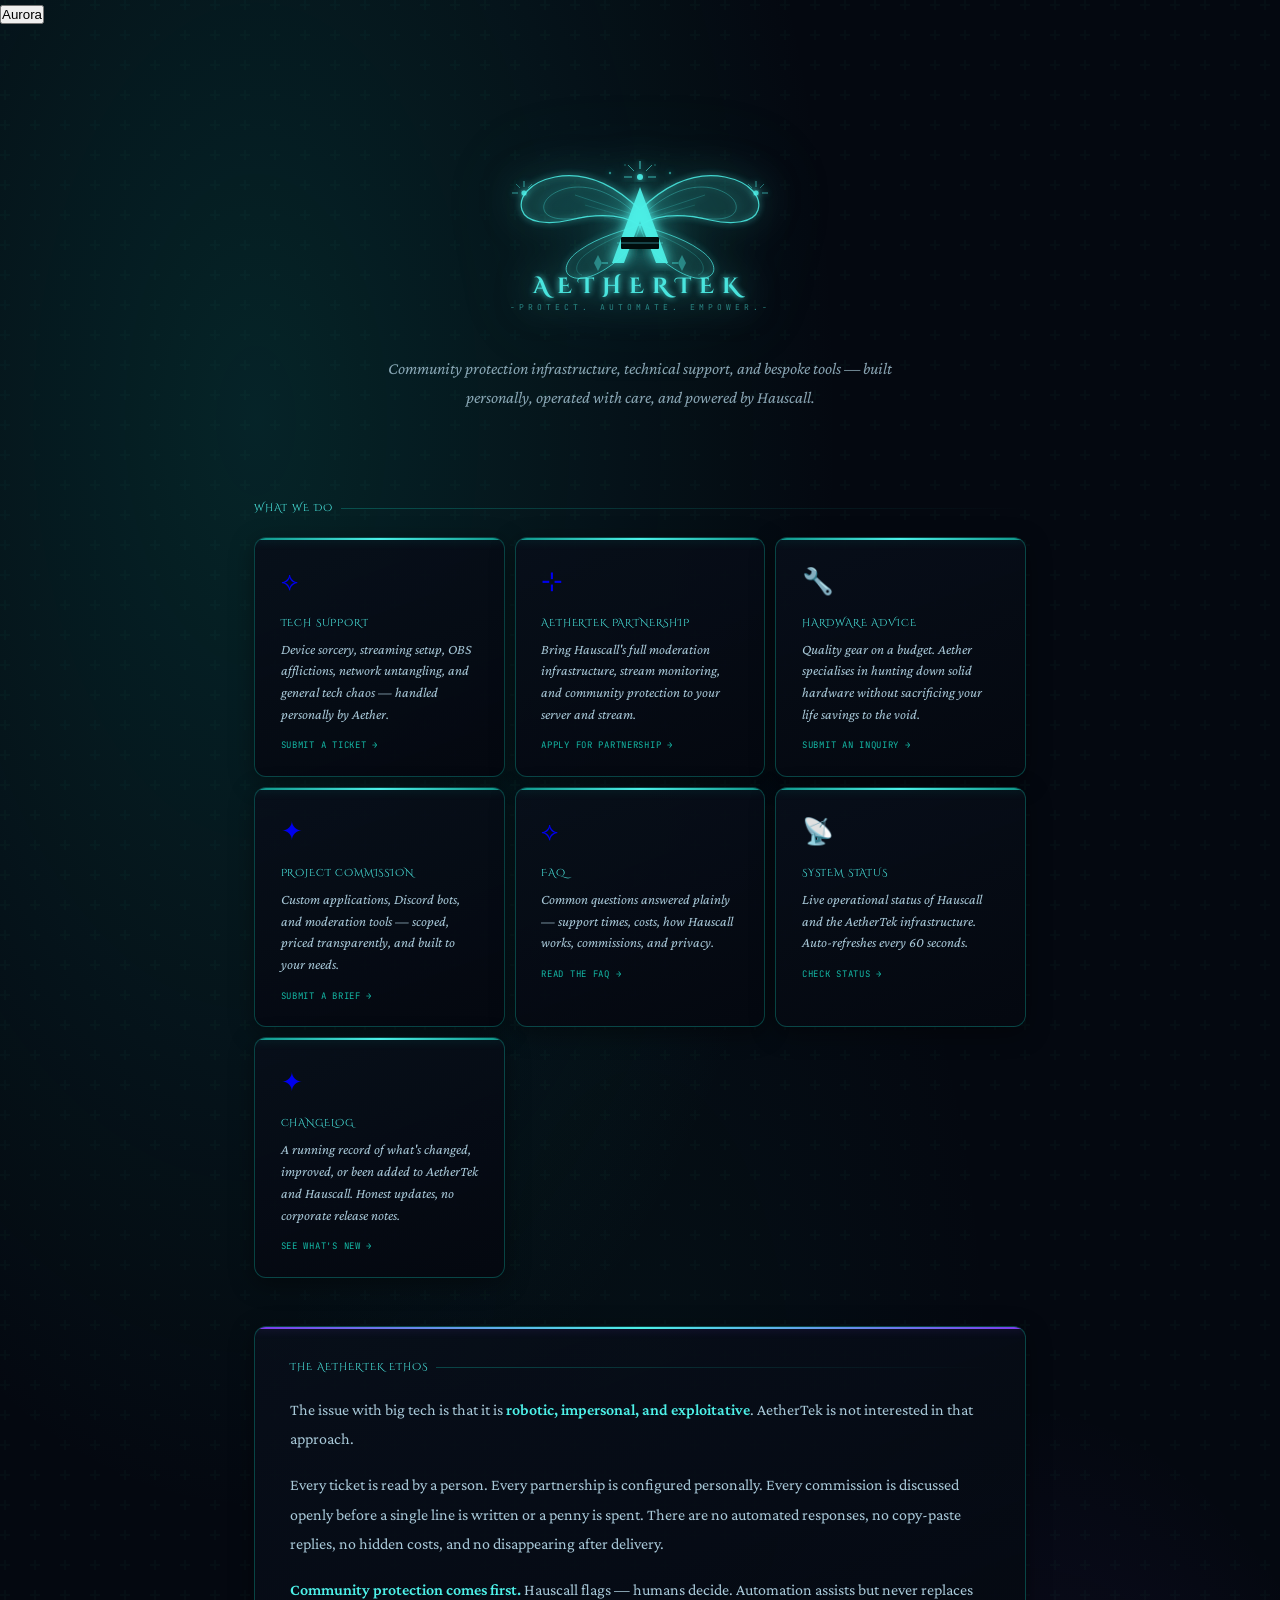
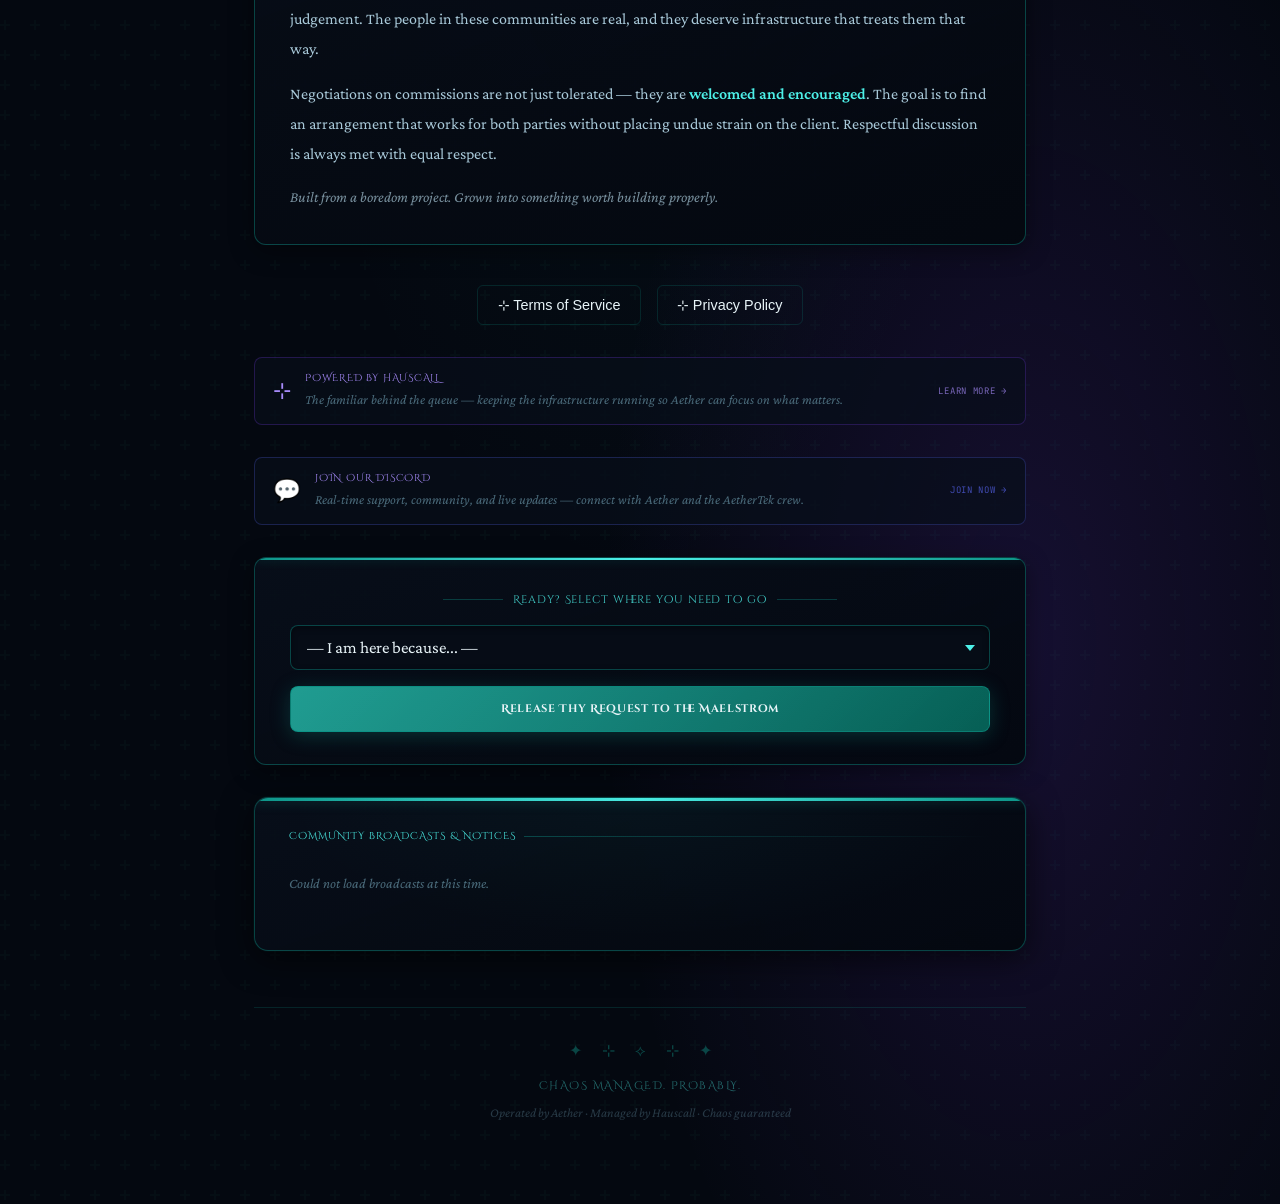
==== commit aa77c521: "Add files via upload" ====
--- a/index.html
+++ b/index.html
@@ -490,8 +490,8 @@
 
   <!-- ── HAUSCALL POLICIES ── -->
   <div style="display: flex; gap: 1rem; margin-bottom: 1rem; justify-content: center;">
-    <button onclick="document.getElementById('tos-modal').style.display='flex';" style="background: none; border: 1px solid var(--border); color: var(--amethyst-mid); padding: 0.7rem 1.2rem; border-radius: 6px; cursor: pointer; font-size: 0.9rem; transition: all 0.2s;">⊹ Terms of Service</button>
-    <button onclick="document.getElementById('privacy-modal').style.display='flex';" style="background: none; border: 1px solid var(--border); color: var(--amethyst-mid); padding: 0.7rem 1.2rem; border-radius: 6px; cursor: pointer; font-size: 0.9rem; transition: all 0.2s;">⊹ Privacy Policy</button>
+    <button onclick="document.getElementById('hauscall-tos-modal').style.display='block';" style="background: none; border: 1px solid var(--border); color: var(--amethyst-mid); padding: 0.7rem 1.2rem; border-radius: 6px; cursor: pointer; font-size: 0.9rem; transition: all 0.2s;">⊹ Terms of Service</button>
+    <button onclick="document.getElementById('privacy-modal').style.display='block';" style="background: none; border: 1px solid var(--border); color: var(--amethyst-mid); padding: 0.7rem 1.2rem; border-radius: 6px; cursor: pointer; font-size: 0.9rem; transition: all 0.2s;">⊹ Privacy Policy</button>
   </div>
 
   <!-- ── HAUSCALL STRIP ── -->
@@ -502,6 +502,16 @@
       <div class="hauscall-sub">The familiar behind the queue — keeping the infrastructure running so Aether can focus on what matters.</div>
     </div>
     <span class="hauscall-cta">Learn more →</span>
+  </a>
+
+  <!-- ── DISCORD INVITE ── -->
+  <a href="https://discord.gg/q9b7qjxY3Z" target="_blank" class="hauscall-strip" style="border-color: rgba(88, 101, 242, 0.25); background: rgba(8, 15, 26, 0.7);">
+    <span class="hauscall-glyph" style="color: #5865f2;">💬</span>
+    <div class="hauscall-text">
+      <div class="hauscall-name">Join Our Discord</div>
+      <div class="hauscall-sub">Real-time support, community, and live updates — connect with Aether and the AetherTek crew.</div>
+    </div>
+    <span class="hauscall-cta" style="color: #5865f2;">Join now →</span>
   </a>
 
   <!-- ── SERVICE SELECTOR ── -->
